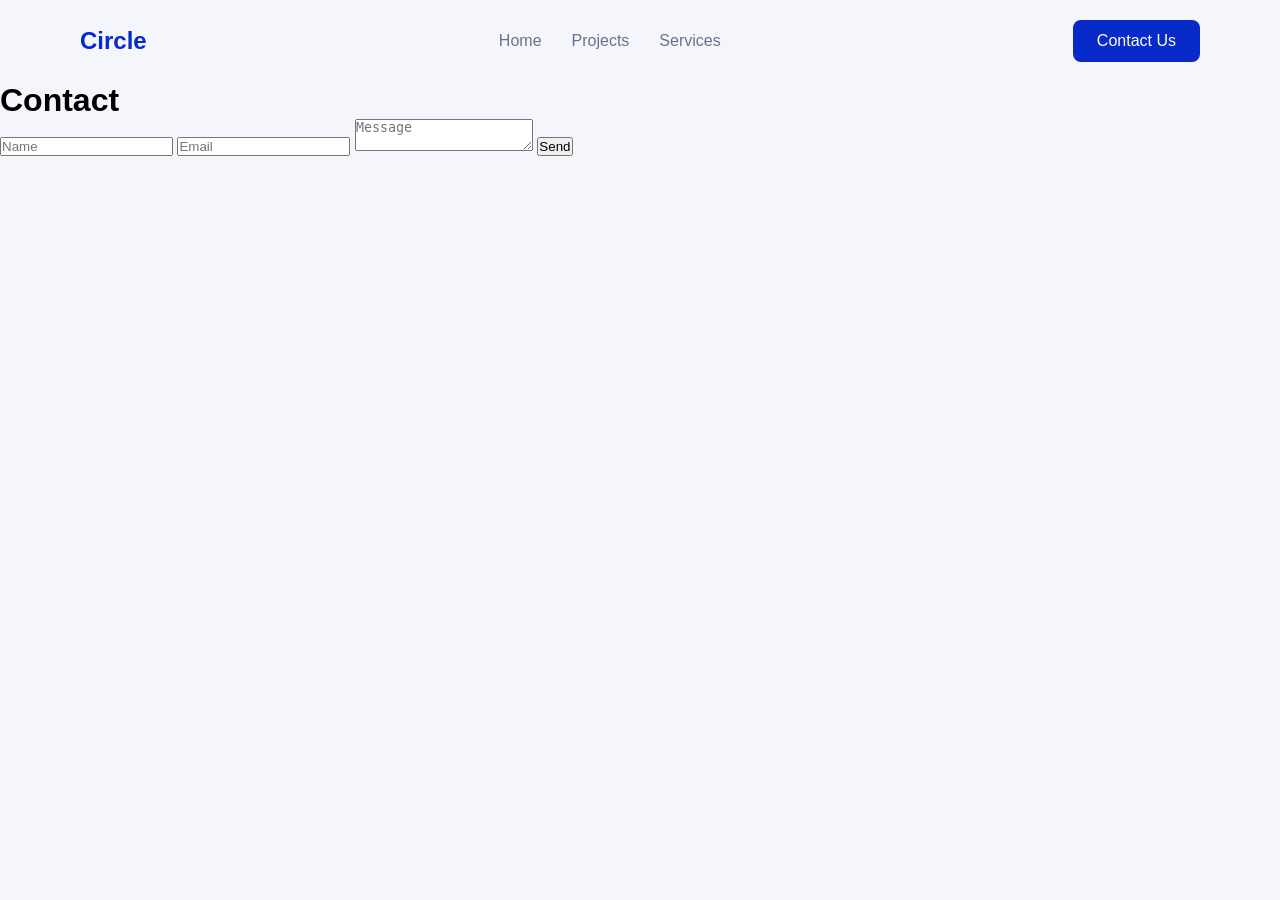
==== contact.html @ 8e10e74b "primer commit" ====
<!DOCTYPE html>
<html lang="en">

<head>
    <meta charset="UTF-8">
    <meta name="viewport" content="width=device-width, initial-scale=1.0">
    <title>Contact | Circle</title>

    <link rel="stylesheet" href="/css/style.css">
</head>

<body> 
    <header>
        <nav>
            <h2>Circle</h2>
            <ul>
                <li><a href="/index.html">Home</a></li>
                <li><a href="/projects/1.html">Projects</a></li>
                <li><a href="#">Services</a></li>
            </ul>

            <a href="contact.html" class="btn-contact">Contact Us</a>
        </nav>
    </header>

        <main>
            <h1>Contact</h1>

            <form> 
                <input type="text" placeholder="Name">
                <input type="email" placeholder="Email">
                <textarea placeholder="Message"></textarea>
                <button>Send</button>
            </form>
        </main>
        <footer></footer>
  
</body>
</html>
---- css/style.css ----
* {
  margin: 0;
  padding: 0;
  box-sizing: border-box;
}
body {
  font-family: 'Poppins', sans-serif;
  margin: 0;
  background-color: #f4f6fc;
}

nav {
  display: flex;
  justify-content: space-between;
  align-items: center; 
  padding: 20px 80px;
  background: #f4f6fc;
}

nav h2 {
  color: #072ac8;
}

.hero {
    padding: 80px;
}


nav ul {
  display: flex;
  list-style: none;
  gap: 30px;
}

nav a {
  text-decoration: none;
  color: #6b708d;
  font-weight: 500;
}

.btn-contact {
  background-color: #072ac8;
  color: white;
  padding: 12px 24px;
  border-radius: 8px;
  font-weight: 500;
}

.hero-right {
  position: relative;
  flex: 1;
  display: flex;
  justify-content: center;
}

.hero-main {
  width: 100%;
  max-width: 450px;
  position: relative;
  z-index: 1;
}

.card {
  position: absolute;
  width: 160px;
  z-index: 2;
}

.card-top {
  top: 20px;
  left: 40px;
}

.card-bottom {
  bottom: 20px;
  right: 0;
}
.hero-logos {
  display: flex;
  justify-content: space-between;
  align-items: center;
  gap: 40px;
  padding: 60px 0;
}

.hero-logos img {
  filter: grayscale(100%);
  opacity: 0.7;
  transition: 0.3s;
}

.hero-logos img:hover {
  filter: grayscale(0%);
  opacity: 1;
}

.projects {
  padding: 80px;
}

.projects-container {
  display: flex;
  gap: 40px;
  margin-top: 40px;
}

.project-card {
  background: white;
  border-radius: 8px;
  overflow: hidden;
  flex: 1;
}

.project-card img {
  width: 100%;
  height: 200px;
  object-fit: cover;
}

.project-content {
  padding: 20px;
}

.project-content h3 {
  margin-bottom: 10px;
  font-size: 20px;
}

.project-content p {
  color: #6b708d;
  margin-bottom: 20px;
}

.project-content a {
  color: #072ac8;
  text-decoration: none;
  font-weight: 500;
}

.footer {
  display: flex;
  justify-content: space-between;
  padding: 80px;
  background-color: #f4f6fc;
}

.footer-left {
  max-width: 300px;
}

.footer-left h2 {
  color: #072ac8;
  margin-bottom: 20px;
}

.footer-right {
  display: flex;
  gap: 80px;
}

.footer-column {
  display: flex;
  flex-direction: column;
  gap: 15px;
}

.footer-column p {
  cursor: pointer;
}
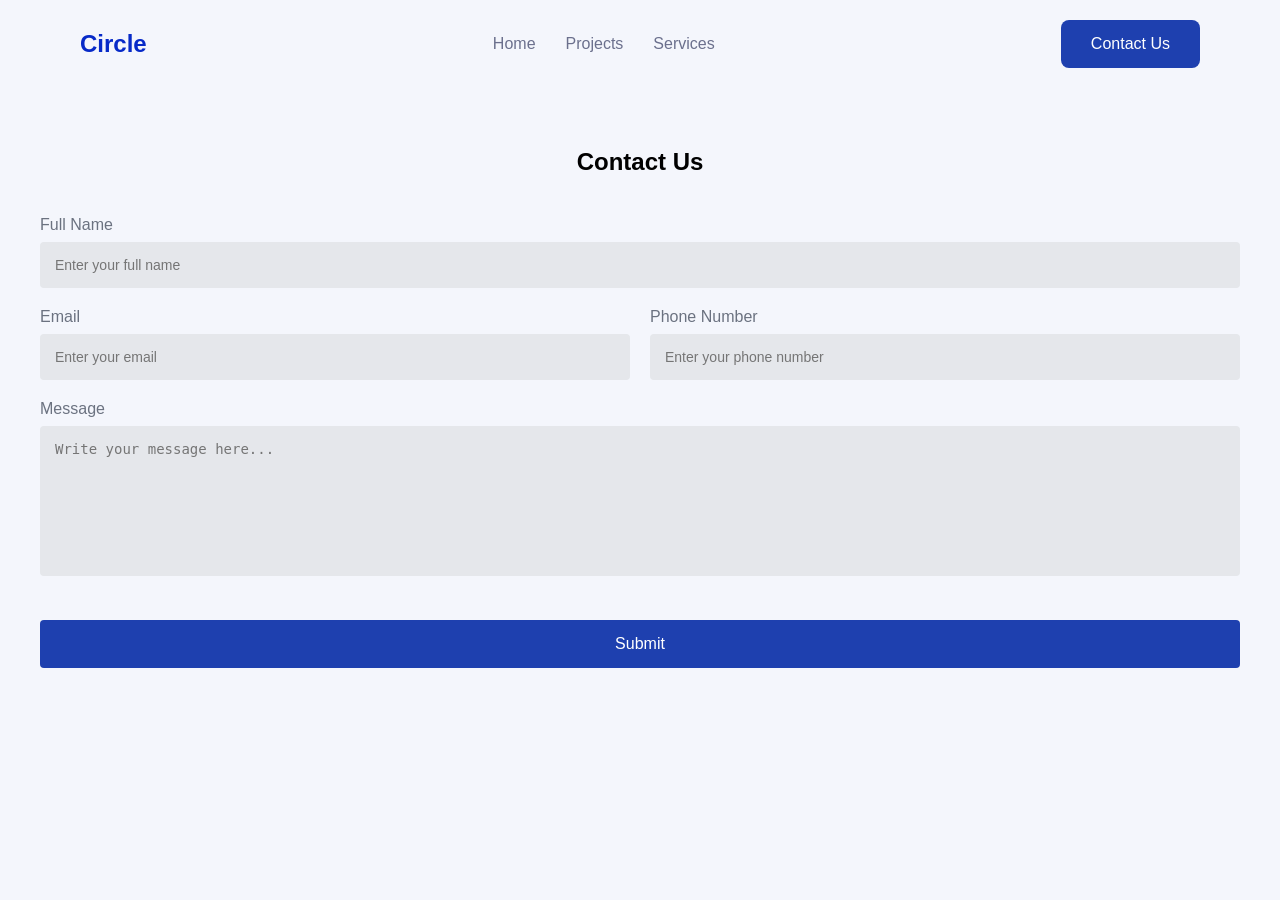
==== commit 4688ba6e: "in progress" ====
--- a/contact.html
+++ b/contact.html
@@ -23,16 +23,37 @@
         </nav>
     </header>
 
-        <main>
-            <h1>Contact</h1>
+        <section class="contact">
+            <h1 class="contact">Contact Us</h1>
 
-            <form> 
-                <input type="text" placeholder="Name">
-                <input type="email" placeholder="Email">
-                <textarea placeholder="Message"></textarea>
-                <button>Send</button>
+            <form class="contact-form"> 
+                <div class="form-clients-name">
+                    <label> Full Name</label>
+                    <input type="text" placeholder="Enter your full name">
+                </div>
+
+                <div class="form-row">
+                    <div> 
+                        <label> Email </label>
+                        <input type="text" placeholder="Enter your email">
+                    </div>
+
+                    <div class="form-client-contact">
+                        <label> Phone Number</label>
+                        <input type="text" placeholder="Enter your phone number">
+                    </div>
+                </div>
+
+                <div class="form-client-message">
+                    <label> Message </label>
+                    <textarea placeholder="Write your message here..."></textarea>
+                </div>
+
+                <button type="submit" class="submit-btn"> Submit </button>
             </form>
-        </main>
+        </section>
+
+
         <footer></footer>
   
 </body>
--- a/css/style.css
+++ b/css/style.css
@@ -9,6 +9,8 @@
   background-color: #f4f6fc;
 }
 
+/* header */
+
 nav {
   display: flex;
   justify-content: space-between;
@@ -21,11 +23,6 @@
   color: #072ac8;
 }
 
-.hero {
-    padding: 80px;
-}
-
-
 nav ul {
   display: flex;
   list-style: none;
@@ -46,11 +43,15 @@
   font-weight: 500;
 }
 
-.hero-right {
-  position: relative;
-  flex: 1;
-  display: flex;
-  justify-content: center;
+
+/* main */
+
+.hero {
+  display: flex;
+  align-items: center;
+  justify-content: space-between;
+  padding: 80px;
+  background-color: #f5f6fa;
 }
 
 .hero-main {
@@ -60,39 +61,103 @@
   z-index: 1;
 }
 
-.card {
+.hero-right {
+  position: relative;
+  flex: 1;
+  display: flex;
+  justify-content: center;
+}
+
+.hero-left {
+  flex: 1;
+  max-width: 500px;
+}
+
+.hero-left h1 {
+  font-size: 38px;
+  font-weight:700;
+  color: #2c2f48;
+}
+.hero-left h3 {
+  color: #292e47;
+  font-size: 18px;
+  font-weight:400;
+  margin-top: 20px;
+}
+
+.hero-buttons {
+  margin-top: 20px;
+  display: flex;
+  gap: 20px;
+  align-items: center;
+}
+
+.hero-buttons a{
+  text-decoration: none;
+}
+
+/*.btn-primary {
+  background-color: #072ac8;
+  color: white;
+  padding: 12px 24px;
+  border-radius: 8px;
+ 
+}*/
+
+.btn-primary {
+  background: #1e40af;
+  color: white;
+  padding: 12px 20px;
+  border-radius: 4px;
+  text-decoration: none;
+}
+
+.btn-secondary {
+  color: #555;
+  padding: 12px 20px;
+  text-decoration: none;
+}
+
+.btn-secondary:hover {
+  text-decoration: underline;
+}
+
+
+.card-top {
+  top: 20px;
+  left: 40px;
   position: absolute;
   width: 160px;
   z-index: 2;
 }
 
-.card-top {
-  top: 20px;
-  left: 40px;
-}
-
 .card-bottom {
   bottom: 20px;
   right: 0;
-}
-.hero-logos {
-  display: flex;
-  justify-content: space-between;
+  position: absolute;
+  width: 160px;
+  z-index: 2;
+}
+.clients {
+  display: flex;
+  justify-content: center;
   align-items: center;
-  gap: 40px;
-  padding: 60px 0;
-}
-
-.hero-logos img {
+  gap: 80px;
+  padding: 40px 0;
+}
+
+.clients img {
   filter: grayscale(100%);
   opacity: 0.7;
   transition: 0.3s;
 }
 
-.hero-logos img:hover {
+.clients img:hover {
   filter: grayscale(0%);
   opacity: 1;
 }
+
+/*projects*/
 
 .projects {
   padding: 80px;
@@ -137,6 +202,208 @@
   font-weight: 500;
 }
 
+/*testimonials*/
+
+.Testimonial {
+  position: relative;
+  background-color: #292e47;
+  color: white;
+  text-align: center;
+  padding: 100px 20px;
+  overflow: hidden;
+  background-image: url(/testimonial-section/orbit.png);
+  background-size: cover;
+}
+
+.tell-us {
+  font-size: 40px;
+  margin-bottom: 40px;
+  margin-top: 40px
+}
+
+.highlight {
+  color: #f7c600;
+  
+  font-size: 20px;
+  max-width: 700px;
+  margin: 0 auto 60px;
+  line-height: 1.5;
+}
+
+.orbit {
+  position: absolute;
+  top: 50%;
+  left: 50%;
+  transform: translate(-50%, -50%);
+  opacity: 0.1;
+  width: 800px;
+  pointer-events: none;
+}
+
+.testimonial-logos img {
+  position: absolute;
+  width: 80px;
+}
+
+.memoji-topleft {
+  top: 40px;
+  left: 40px;
+}
+
+.memoji-topright {
+  top: 40px;
+  right: 40px;
+}
+
+.memoji-bottomleft {
+  bottom: 40px;
+  left: 40px;
+}
+
+.memoji-bottomright {
+  bottom: 40px;
+  right: 40px;
+}
+
+.testimonial-profile {
+  display: flex;
+  justify-content: center;
+  align-items: center;
+  gap: 15px;
+}
+
+.Kristin-image {
+  width: 60px;
+  height: 60px;
+  border-radius: 50%;
+}
+
+.testimonial-kristin {
+  text-align: left;
+}
+
+.name {
+  color: #6ee7ff;
+  margin: 0;
+}
+
+.company {
+  margin: 0;
+  opacity: 0.8;
+}
+
+
+/*services*/
+
+.services {
+  padding: 60px 80px;
+  background-color: #f5f6fa;
+}
+
+.services h2 {
+  font-size: 40px;
+  margin-bottom: 40px;
+}
+
+.services-container {
+  display: flex;
+  gap: 30px;
+}
+
+.services-card {
+  background: #ffffff;
+  padding: 30px;
+  border-radius: 8px;
+  width: 300px;
+  box-shadow: 0 4px 10px rgba(0,0,0,0.05);
+  transition: all 0.3s ease;
+}
+
+.services-card img {
+  width: 60px;
+  height: 60px;
+ 
+  padding: 15px;
+
+  margin-bottom: 20px;
+}
+
+.card-content h3 {
+  font-size: 22px;
+  margin-bottom: 15px;
+}
+
+.card-content p {
+  color: #6b7280;
+  font-size: 14px;
+  margin-bottom: 20px;
+}
+
+.card-content a {
+  color: #2d5bff;
+  text-decoration: none;
+  font-weight: bold;
+}
+
+
+/*newsletter*/
+
+.questions {
+  background-color: #f7c600;
+  text-align: center;
+  padding: 80px 20px;
+}
+
+.questions h2 {
+  font-size: 40px;
+  margin-bottom: 10px;
+  color: #1f2a44;
+}
+
+.questions p {
+  margin-bottom: 30px;
+  color: #1f2a44;
+}
+
+.newsletter {
+  display: flex;
+  justify-content: center;
+  gap: 10px;
+}
+
+
+.input-container {
+  display: flex;
+  align-items: center;
+  background: #e5e7eb;
+  padding: 15px 20px;
+  width: 350px;
+}
+
+.input-container input {
+  border: none;
+  background: transparent;
+  outline: none;
+  margin-left: 10px;
+  width: 100%;
+}
+
+.input-container:hover {
+  outline: 2px solid #1e40af;
+}
+
+.btn-contact {
+  background: #1e40af;
+  color: white;
+  border: none;
+  padding: 15px 30px;
+  cursor: pointer;
+}
+
+
+
+/*Footer*/
+
 .footer {
   display: flex;
   justify-content: space-between;
@@ -166,4 +433,67 @@
 
 .footer-column p {
   cursor: pointer;
+}
+
+
+/* Contact form */
+
+.contact h1{
+  margin-top: 60px;
+  text-align: center;
+  margin-bottom: 40px;
+}
+
+.contact-form {
+  display: flex;
+  flex-direction: column;
+  gap: 20px;
+  max-width: 1200px;
+  margin: 0 auto
+}
+
+.contact-form label {
+  display: block;
+  margin-bottom: 8px;
+  color: #6b7280;
+}
+
+.contact-form input,
+.contact-form textarea {
+  width: 100%;
+  padding: 15px;
+  border: none;
+  background: #e5e7eb;
+  border-radius: 4px;
+  font-size: 14px;
+}
+
+.contact-form textarea {
+  height: 150px;
+  resize: none;
+}
+
+.form-row {
+  display: flex;
+  gap: 20px;
+}
+
+.form-row div {
+  flex: 1;
+}
+
+.submit-btn {
+  margin-top: 20px;
+  padding: 15px;
+  width: 100%;
+  background: #1e40af;
+  color: white;
+  border: none;
+  border-radius: 4px;
+  font-size: 16px;
+  cursor: pointer;
+}
+
+.submit-btn:hover {
+  background: #1e3a8a;
 }
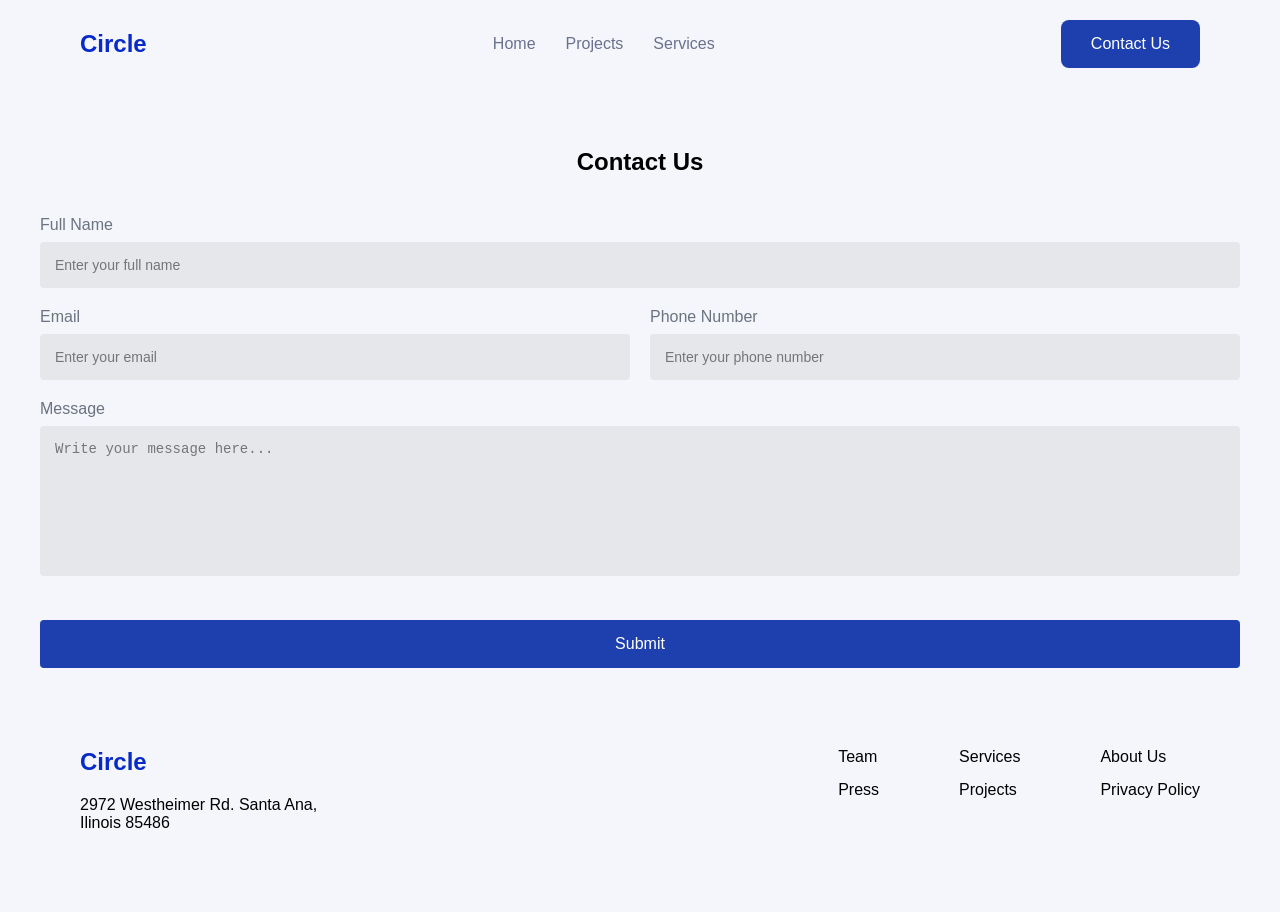
==== commit b429ff18: "almost done HTML and CSS" ====
--- a/contact.html
+++ b/contact.html
@@ -9,52 +9,74 @@
     <link rel="stylesheet" href="/css/style.css">
 </head>
 
-<body> 
-    <header>
-        <nav>
-            <h2>Circle</h2>
-            <ul>
-                <li><a href="/index.html">Home</a></li>
-                <li><a href="/projects/1.html">Projects</a></li>
-                <li><a href="#">Services</a></li>
-            </ul>
+    <body> 
+        <header>
+            <nav>
+                <h2>Circle</h2>
+                <ul>
+                    <li><a href="/index.html">Home</a></li>
+                    <li><a href="/projects/1.html">Projects</a></li>
+                    <li><a href="#">Services</a></li>
+                </ul>
 
-            <a href="contact.html" class="btn-contact">Contact Us</a>
-        </nav>
-    </header>
+                <a href="contact.html" class="btn-contact">Contact Us</a>
+            </nav>
+        </header>
 
-        <section class="contact">
-            <h1 class="contact">Contact Us</h1>
+            <section class="contact">
+                <h1 class="contact">Contact Us</h1>
 
-            <form class="contact-form"> 
-                <div class="form-clients-name">
-                    <label> Full Name</label>
-                    <input type="text" placeholder="Enter your full name">
+                <form class="contact-form"> 
+                    <div class="form-clients-name">
+                        <label> Full Name</label>
+                        <input type="text" placeholder="Enter your full name">
+                    </div>
+
+                    <div class="form-row">
+                        <div> 
+                            <label> Email </label>
+                            <input type="text" placeholder="Enter your email">
+                        </div>
+
+                        <div class="form-client-contact">
+                            <label> Phone Number</label>
+                            <input type="text" placeholder="Enter your phone number">
+                        </div>
+                    </div>
+
+                    <div class="form-client-message">
+                        <label> Message </label>
+                        <textarea placeholder="Write your message here..."></textarea>
+                    </div>
+
+                    <button type="submit" class="submit-btn"> Submit </button>
+                </form>
+            </section>
+
+
+        <footer class="footer">
+            <div class="footer-left">
+                <h2>Circle </h2> 
+                <p>2972 Westheimer Rd. Santa Ana, <br> Ilinois 85486</p>
+            </div>
+            
+            <div class="footer-right">
+                <div class="footer-column">
+                    <p> Team </p> 
+                    <p> Press </p>
+                </div>
+            
+                <div class="footer-column"> 
+                    <p> Services </p>
+                    <p> Projects </p>
                 </div>
 
-                <div class="form-row">
-                    <div> 
-                        <label> Email </label>
-                        <input type="text" placeholder="Enter your email">
-                    </div>
-
-                    <div class="form-client-contact">
-                        <label> Phone Number</label>
-                        <input type="text" placeholder="Enter your phone number">
-                    </div>
+                <div class="footer-column"> 
+                    <p> About Us </p>
+                    <p> Privacy Policy</p>
                 </div>
-
-                <div class="form-client-message">
-                    <label> Message </label>
-                    <textarea placeholder="Write your message here..."></textarea>
-                </div>
-
-                <button type="submit" class="submit-btn"> Submit </button>
-            </form>
-        </section>
-
-
-        <footer></footer>
+            </div>
+        </footer>
   
-</body>
+    </body>
 </html>
--- a/css/style.css
+++ b/css/style.css
@@ -298,6 +298,9 @@
 .services {
   padding: 60px 80px;
   background-color: #f5f6fa;
+  padding-bottom: 120px;
+  margin: 0 auto;
+  align-items: center;
 }
 
 .services h2 {
@@ -307,7 +310,9 @@
 
 .services-container {
   display: flex;
-  gap: 30px;
+  justify-content: center;
+  gap: 80px;
+
 }
 
 .services-card {
@@ -496,4 +501,147 @@
 
 .submit-btn:hover {
   background: #1e3a8a;
+}
+
+/* project 1 */
+
+.project h2 {
+  margin-bottom: 20px;
+}
+.text-project {
+  color: #6b708d;
+  font-size: 18px;
+  font-weight:400;
+  margin-top: 20px;
+}
+
+@media (max-width: 1024px) {
+
+  nav {
+    padding: 20px 40px;
+  }
+
+  .hero {
+    flex-direction: column;
+    text-align: center;
+    padding: 40px;
+  }
+
+  .hero-left {
+    max-width: 100%;
+  }
+
+  .hero-buttons {
+    justify-content: center;
+  }
+
+  .projects-container {
+    flex-wrap: wrap;
+  }
+
+  .services-container {
+    flex-wrap: wrap;
+    gap: 40px;
+  }
+
+  .footer {
+    flex-direction: column;
+    gap: 40px;
+  }
+}
+
+@media (max-width: 768px) {
+
+  nav {
+    flex-direction: column;
+    gap: 10px;
+    padding: 15px;
+  }
+
+  nav ul {
+    flex-direction: column;
+    align-items: center;
+    gap: 10px;
+  }
+  nav h2 {
+  font-size: 24px;
+  }
+
+  .btn-contact {
+  padding: 10px 20px;
+}
+
+.contact h1 {
+  margin-top: 30px; /* antes 60px */
+  font-size: 28px;
+}
+
+.contact-form {
+  padding: 0 15px;
+}
+
+  .hero {
+    padding: 20px;
+  }
+
+  .hero h1 {
+    font-size: 28px;
+  }
+
+  .hero h3 {
+    font-size: 16px;
+  }
+
+  .hero-right {
+    margin-top: 30px;
+  }
+
+  .card-top,
+  .card-bottom {
+    display: none;
+  }
+
+  .clients {
+    flex-wrap: wrap;
+    gap: 30px;
+  }
+
+  .projects {
+    padding: 40px 20px;
+  }
+
+  .projects-container {
+    flex-direction: column;
+  }
+
+  .services {
+    padding: 40px 20px;
+  }
+
+  .services-container {
+    flex-direction: column;
+    align-items: center;
+  }
+
+  .newsletter {
+    flex-direction: column;
+    align-items: center;
+  }
+
+  .input-container {
+    width: 100%;
+  }
+
+  .footer {
+    padding: 40px 20px;
+  }
+
+  .footer-right {
+    flex-direction: column;
+    gap: 20px;
+  }
+
+  .form-row {
+    flex-direction: column;
+  }
 }
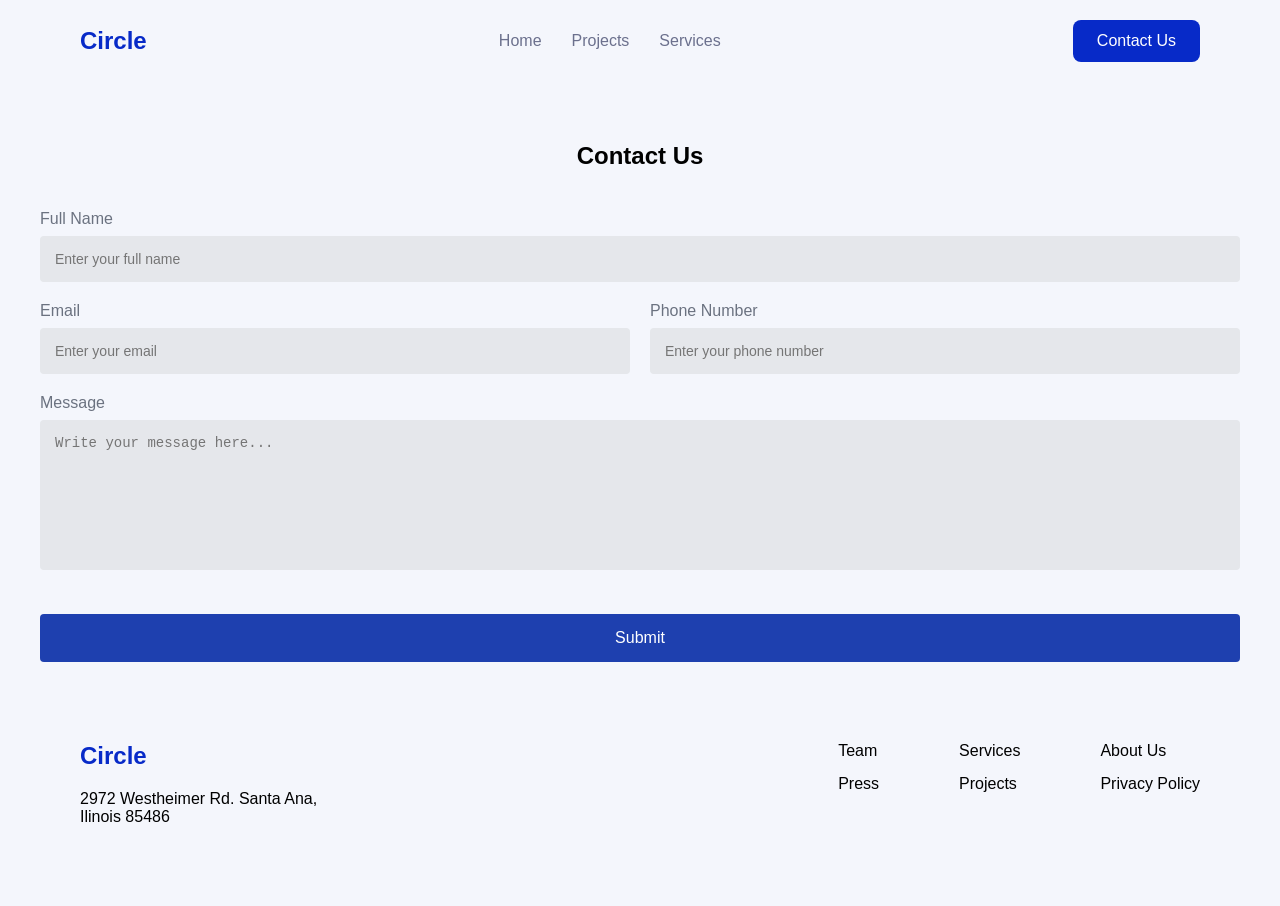
==== commit b72c6f44: "almost done html, css, js" ====
--- a/contact.html
+++ b/contact.html
@@ -1,82 +1,86 @@
-<!DOCTYPE html>
+<!doctype html>
 <html lang="en">
-
-<head>
-    <meta charset="UTF-8">
-    <meta name="viewport" content="width=device-width, initial-scale=1.0">
+  <head>
+    <meta charset="UTF-8" />
+    <meta name="viewport" content="width=device-width, initial-scale=1.0" />
     <title>Contact | Circle</title>
 
     <link rel="stylesheet" href="/css/style.css">
-</head>
+    <link rel="stylesheet" href="/css/contact.css">
+  </head>
 
-    <body> 
-        <header>
-            <nav>
-                <h2>Circle</h2>
-                <ul>
-                    <li><a href="/index.html">Home</a></li>
-                    <li><a href="/projects/1.html">Projects</a></li>
-                    <li><a href="#">Services</a></li>
-                </ul>
+  <body>
+    <header>
+      <nav>
+        <h2>Circle</h2>
+        <ul>
+          <li><a href="/index.html">Home</a></li>
+          <li><a href="/projects.html">Projects</a></li>
+          <li><a href="#">Services</a></li>
+        </ul>
 
-                <a href="contact.html" class="btn-contact">Contact Us</a>
-            </nav>
-        </header>
+        <a href="/contact.html" class="btn-contact">Contact Us</a>
+      </nav>
+    </header>
 
-            <section class="contact">
-                <h1 class="contact">Contact Us</h1>
+    <section class="contact">
+      <h1 class="contact">Contact Us</h1>
 
-                <form class="contact-form"> 
-                    <div class="form-clients-name">
-                        <label> Full Name</label>
-                        <input type="text" placeholder="Enter your full name">
-                    </div>
+      <form class="contact-form" id="contactForm">
+        <div class="form-clients-name">
+          <label> Full Name</label>
+          <input type="text" id="name"placeholder="Enter your full name" />
+        </div>
 
-                    <div class="form-row">
-                        <div> 
-                            <label> Email </label>
-                            <input type="text" placeholder="Enter your email">
-                        </div>
+        <div class="form-row">
+          <div>
+            <label> Email </label>
+            <input type="text" id="email" placeholder="Enter your email" />
+          </div>
 
-                        <div class="form-client-contact">
-                            <label> Phone Number</label>
-                            <input type="text" placeholder="Enter your phone number">
-                        </div>
-                    </div>
+          <div class="form-client-contact">
+            <label> Phone Number</label>
+            <input type="text" id="phoneNumber"placeholder="Enter your phone number" />
+          </div>
+        </div>
 
-                    <div class="form-client-message">
-                        <label> Message </label>
-                        <textarea placeholder="Write your message here..."></textarea>
-                    </div>
+        <div class="form-client-message">
+          <label> Message </label>
+          <textarea id="message" placeholder="Write your message here..."></textarea>
+        </div>
 
-                    <button type="submit" class="submit-btn"> Submit </button>
-                </form>
-            </section>
+        <button type="submit" class="submit-btn">Submit</button>
+      </form>
+    </section>
 
+    <footer class="footer">
+      <div class="footer-left">
+        <h2>Circle</h2>
+        <p>
+          2972 Westheimer Rd. Santa Ana, <br />
+          Ilinois 85486
+        </p>
+      </div>
 
-        <footer class="footer">
-            <div class="footer-left">
-                <h2>Circle </h2> 
-                <p>2972 Westheimer Rd. Santa Ana, <br> Ilinois 85486</p>
-            </div>
-            
-            <div class="footer-right">
-                <div class="footer-column">
-                    <p> Team </p> 
-                    <p> Press </p>
-                </div>
-            
-                <div class="footer-column"> 
-                    <p> Services </p>
-                    <p> Projects </p>
-                </div>
+      <div class="footer-right">
+        <div class="footer-column">
+          <p>Team</p>
+          <p>Press</p>
+        </div>
 
-                <div class="footer-column"> 
-                    <p> About Us </p>
-                    <p> Privacy Policy</p>
-                </div>
-            </div>
-        </footer>
-  
-    </body>
-</html>+        <div class="footer-column">
+          <p>Services</p>
+          <p>Projects</p>
+        </div>
+
+        <div class="footer-column">
+          <p>About Us</p>
+          <p>Privacy Policy</p>
+        </div>
+      </div>
+    </footer>
+
+    <script src="/js/contacts.js"></script>
+    
+  </body>
+</html>
--- a/css/style.css
+++ b/css/style.css
@@ -1,3 +1,13 @@
+:root{
+  --primary-color: #072ac8;
+  --secondary-color: #6b708d;
+}
+
+.dark{
+  --primary-color: #1e40af;
+  --secondary-color: #6b708d;
+}
+
 * {
   margin: 0;
   padding: 0;
@@ -9,7 +19,7 @@
   background-color: #f4f6fc;
 }
 
-/* header */
+/* Header */
 
 nav {
   display: flex;
@@ -44,370 +54,9 @@
 }
 
 
-/* main */
-
-.hero {
-  display: flex;
-  align-items: center;
-  justify-content: space-between;
-  padding: 80px;
-  background-color: #f5f6fa;
-}
-
-.hero-main {
-  width: 100%;
-  max-width: 450px;
-  position: relative;
-  z-index: 1;
-}
-
-.hero-right {
-  position: relative;
-  flex: 1;
-  display: flex;
-  justify-content: center;
-}
-
-.hero-left {
-  flex: 1;
-  max-width: 500px;
-}
-
-.hero-left h1 {
-  font-size: 38px;
-  font-weight:700;
-  color: #2c2f48;
-}
-.hero-left h3 {
-  color: #292e47;
-  font-size: 18px;
-  font-weight:400;
-  margin-top: 20px;
-}
-
-.hero-buttons {
-  margin-top: 20px;
-  display: flex;
-  gap: 20px;
-  align-items: center;
-}
-
-.hero-buttons a{
-  text-decoration: none;
-}
-
-/*.btn-primary {
-  background-color: #072ac8;
-  color: white;
-  padding: 12px 24px;
-  border-radius: 8px;
- 
-}*/
-
-.btn-primary {
-  background: #1e40af;
-  color: white;
-  padding: 12px 20px;
-  border-radius: 4px;
-  text-decoration: none;
-}
-
-.btn-secondary {
-  color: #555;
-  padding: 12px 20px;
-  text-decoration: none;
-}
-
-.btn-secondary:hover {
-  text-decoration: underline;
-}
-
-
-.card-top {
-  top: 20px;
-  left: 40px;
-  position: absolute;
-  width: 160px;
-  z-index: 2;
-}
-
-.card-bottom {
-  bottom: 20px;
-  right: 0;
-  position: absolute;
-  width: 160px;
-  z-index: 2;
-}
-.clients {
-  display: flex;
-  justify-content: center;
-  align-items: center;
-  gap: 80px;
-  padding: 40px 0;
-}
-
-.clients img {
-  filter: grayscale(100%);
-  opacity: 0.7;
-  transition: 0.3s;
-}
-
-.clients img:hover {
-  filter: grayscale(0%);
-  opacity: 1;
-}
-
-/*projects*/
-
-.projects {
-  padding: 80px;
-}
-
-.projects-container {
-  display: flex;
-  gap: 40px;
-  margin-top: 40px;
-}
-
-.project-card {
-  background: white;
-  border-radius: 8px;
-  overflow: hidden;
-  flex: 1;
-}
-
-.project-card img {
-  width: 100%;
-  height: 200px;
-  object-fit: cover;
-}
-
-.project-content {
-  padding: 20px;
-}
-
-.project-content h3 {
-  margin-bottom: 10px;
-  font-size: 20px;
-}
-
-.project-content p {
-  color: #6b708d;
-  margin-bottom: 20px;
-}
-
-.project-content a {
-  color: #072ac8;
-  text-decoration: none;
-  font-weight: 500;
-}
-
-/*testimonials*/
-
-.Testimonial {
-  position: relative;
-  background-color: #292e47;
-  color: white;
-  text-align: center;
-  padding: 100px 20px;
-  overflow: hidden;
-  background-image: url(/testimonial-section/orbit.png);
-  background-size: cover;
-}
-
-.tell-us {
-  font-size: 40px;
-  margin-bottom: 40px;
-  margin-top: 40px
-}
-
-.highlight {
-  color: #f7c600;
-  
-  font-size: 20px;
-  max-width: 700px;
-  margin: 0 auto 60px;
-  line-height: 1.5;
-}
-
-.orbit {
-  position: absolute;
-  top: 50%;
-  left: 50%;
-  transform: translate(-50%, -50%);
-  opacity: 0.1;
-  width: 800px;
-  pointer-events: none;
-}
-
-.testimonial-logos img {
-  position: absolute;
-  width: 80px;
-}
-
-.memoji-topleft {
-  top: 40px;
-  left: 40px;
-}
-
-.memoji-topright {
-  top: 40px;
-  right: 40px;
-}
-
-.memoji-bottomleft {
-  bottom: 40px;
-  left: 40px;
-}
-
-.memoji-bottomright {
-  bottom: 40px;
-  right: 40px;
-}
-
-.testimonial-profile {
-  display: flex;
-  justify-content: center;
-  align-items: center;
-  gap: 15px;
-}
-
-.Kristin-image {
-  width: 60px;
-  height: 60px;
-  border-radius: 50%;
-}
-
-.testimonial-kristin {
-  text-align: left;
-}
-
-.name {
-  color: #6ee7ff;
-  margin: 0;
-}
-
-.company {
-  margin: 0;
-  opacity: 0.8;
-}
-
-
-/*services*/
-
-.services {
-  padding: 60px 80px;
-  background-color: #f5f6fa;
-  padding-bottom: 120px;
-  margin: 0 auto;
-  align-items: center;
-}
-
-.services h2 {
-  font-size: 40px;
-  margin-bottom: 40px;
-}
-
-.services-container {
-  display: flex;
-  justify-content: center;
-  gap: 80px;
-
-}
-
-.services-card {
-  background: #ffffff;
-  padding: 30px;
-  border-radius: 8px;
-  width: 300px;
-  box-shadow: 0 4px 10px rgba(0,0,0,0.05);
-  transition: all 0.3s ease;
-}
-
-.services-card img {
-  width: 60px;
-  height: 60px;
- 
-  padding: 15px;
-
-  margin-bottom: 20px;
-}
-
-.card-content h3 {
-  font-size: 22px;
-  margin-bottom: 15px;
-}
-
-.card-content p {
-  color: #6b7280;
-  font-size: 14px;
-  margin-bottom: 20px;
-}
-
-.card-content a {
-  color: #2d5bff;
-  text-decoration: none;
-  font-weight: bold;
-}
-
-
-/*newsletter*/
-
-.questions {
-  background-color: #f7c600;
-  text-align: center;
-  padding: 80px 20px;
-}
-
-.questions h2 {
-  font-size: 40px;
-  margin-bottom: 10px;
-  color: #1f2a44;
-}
-
-.questions p {
-  margin-bottom: 30px;
-  color: #1f2a44;
-}
-
-.newsletter {
-  display: flex;
-  justify-content: center;
-  gap: 10px;
-}
-
-
-.input-container {
-  display: flex;
-  align-items: center;
-  background: #e5e7eb;
-  padding: 15px 20px;
-  width: 350px;
-}
-
-.input-container input {
-  border: none;
-  background: transparent;
-  outline: none;
-  margin-left: 10px;
-  width: 100%;
-}
-
-.input-container:hover {
-  outline: 2px solid #1e40af;
-}
-
-.btn-contact {
-  background: #1e40af;
-  color: white;
-  border: none;
-  padding: 15px 30px;
-  cursor: pointer;
-}
-
-
-
-/*Footer*/
+
+
+/* Footer Section*/
 
 .footer {
   display: flex;
@@ -441,79 +90,8 @@
 }
 
 
-/* Contact form */
-
-.contact h1{
-  margin-top: 60px;
-  text-align: center;
-  margin-bottom: 40px;
-}
-
-.contact-form {
-  display: flex;
-  flex-direction: column;
-  gap: 20px;
-  max-width: 1200px;
-  margin: 0 auto
-}
-
-.contact-form label {
-  display: block;
-  margin-bottom: 8px;
-  color: #6b7280;
-}
-
-.contact-form input,
-.contact-form textarea {
-  width: 100%;
-  padding: 15px;
-  border: none;
-  background: #e5e7eb;
-  border-radius: 4px;
-  font-size: 14px;
-}
-
-.contact-form textarea {
-  height: 150px;
-  resize: none;
-}
-
-.form-row {
-  display: flex;
-  gap: 20px;
-}
-
-.form-row div {
-  flex: 1;
-}
-
-.submit-btn {
-  margin-top: 20px;
-  padding: 15px;
-  width: 100%;
-  background: #1e40af;
-  color: white;
-  border: none;
-  border-radius: 4px;
-  font-size: 16px;
-  cursor: pointer;
-}
-
-.submit-btn:hover {
-  background: #1e3a8a;
-}
-
-/* project 1 */
-
-.project h2 {
-  margin-bottom: 20px;
-}
-.text-project {
-  color: #6b708d;
-  font-size: 18px;
-  font-weight:400;
-  margin-top: 20px;
-}
+
+/* Responsive Design */
 
 @media (max-width: 1024px) {
 
@@ -572,7 +150,7 @@
 }
 
 .contact h1 {
-  margin-top: 30px; /* antes 60px */
+  margin-top: 30px; 
   font-size: 28px;
 }
 
--- a/css/contact.css
+++ b/css/contact.css
@@ -0,0 +1,61 @@
+/* Contact form */
+
+.contact h1{
+  margin-top: 60px;
+  text-align: center;
+  margin-bottom: 40px;
+}
+
+.contact-form {
+  display: flex;
+  flex-direction: column;
+  gap: 20px;
+  max-width: 1200px;
+  margin: 0 auto
+}
+
+.contact-form label {
+  display: block;
+  margin-bottom: 8px;
+  color: #6b7280;
+}
+
+.contact-form input,
+.contact-form textarea {
+  width: 100%;
+  padding: 15px;
+  border: none;
+  background: #e5e7eb;
+  border-radius: 4px;
+  font-size: 14px;
+}
+
+.contact-form textarea {
+  height: 150px;
+  resize: none;
+}
+
+.form-row {
+  display: flex;
+  gap: 20px;
+}
+
+.form-row div {
+  flex: 1;
+}
+
+.submit-btn {
+  margin-top: 20px;
+  padding: 15px;
+  width: 100%;
+  background: #1e40af;
+  color: white;
+  border: none;
+  border-radius: 4px;
+  font-size: 16px;
+  cursor: pointer;
+}
+
+.submit-btn:hover {
+  background: #1e3a8a;
+}
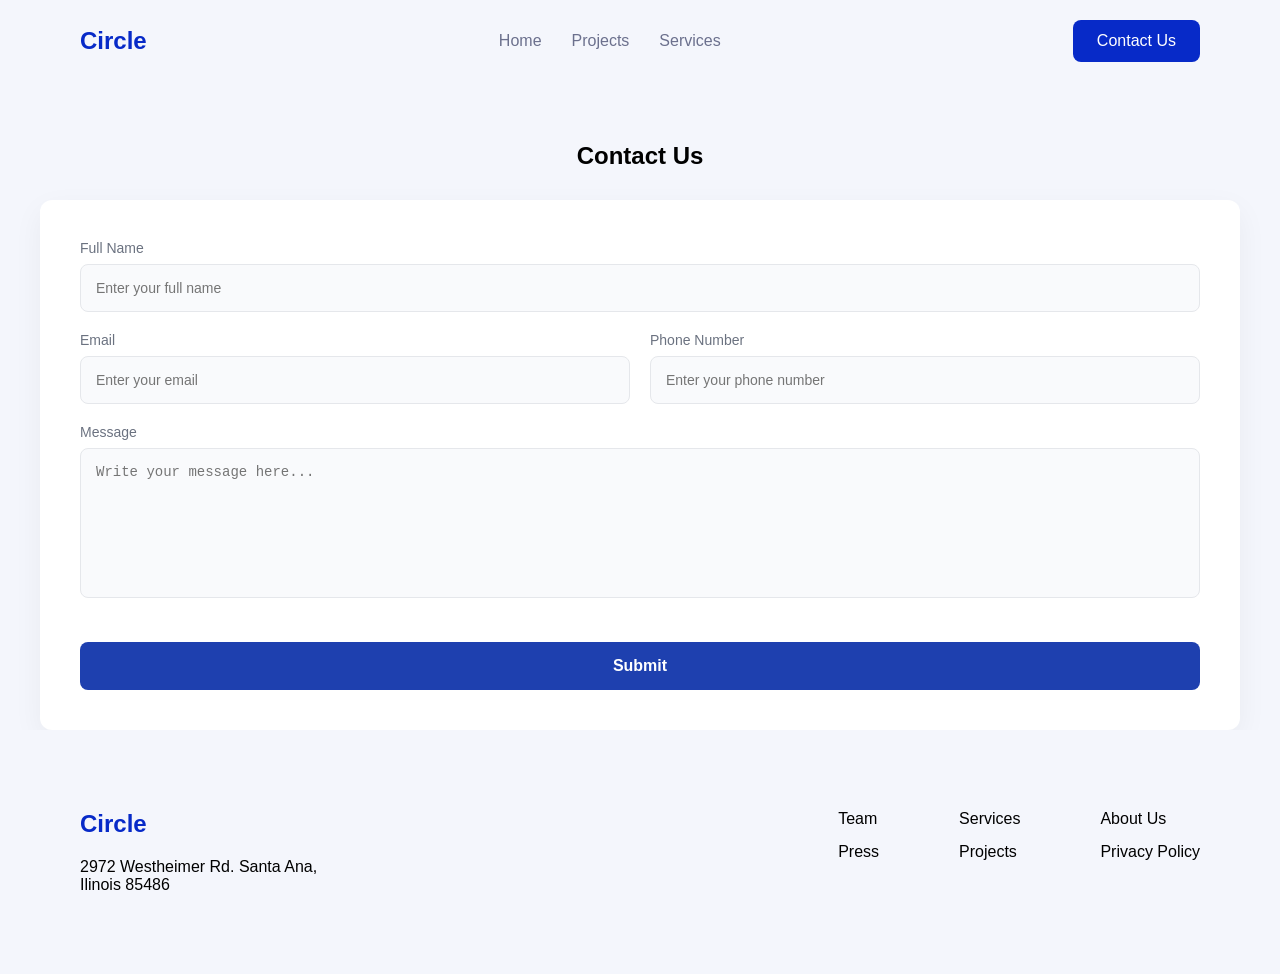
==== commit 433c2c54: "done" ====
--- a/contact.html
+++ b/contact.html
@@ -12,14 +12,21 @@
   <body>
     <header>
       <nav>
-        <h2>Circle</h2>
-        <ul>
-          <li><a href="/index.html">Home</a></li>
-          <li><a href="/projects.html">Projects</a></li>
-          <li><a href="#">Services</a></li>
-        </ul>
+          <h2>Circle</h2>
 
-        <a href="/contact.html" class="btn-contact">Contact Us</a>
+          <button class="menu-toggle">☰</button>
+
+          <ul class="nav-menu">
+              <li><a href="/index.html">Home</a></li>
+              <li><a href="/projects.html">Projects</a></li>
+              <li><a href="/index.html#services">Services</a></li>
+              
+              <li class="mobile-only">
+                  <a href="/contact.html" class="mobile-btn">Contact Us</a>
+              </li>
+          </ul>
+
+          <a href="/contact.html" class="btn-contact desktop-only">Contact Us</a>
       </nav>
     </header>
 
@@ -32,7 +39,7 @@
           <input type="text" id="name"placeholder="Enter your full name" />
         </div>
 
-        <div class="form-row">
+        <article class="form-row">
           <div>
             <label> Email </label>
             <input type="text" id="email" placeholder="Enter your email" />
@@ -42,7 +49,7 @@
             <label> Phone Number</label>
             <input type="text" id="phoneNumber"placeholder="Enter your phone number" />
           </div>
-        </div>
+        </article>
 
         <div class="form-client-message">
           <label> Message </label>
@@ -51,6 +58,12 @@
 
         <button type="submit" class="submit-btn">Submit</button>
       </form>
+      <div id="customPopup" class="popup hidden">
+        <div class="popup-content">
+          <p id="popupMessage"></p>
+          <button onclick="closePopup()">Aceptar</button>
+        </div>
+      </div>
     </section>
 
     <footer class="footer">
@@ -62,7 +75,7 @@
         </p>
       </div>
 
-      <div class="footer-right">
+      <article class="footer-right">
         <div class="footer-column">
           <p>Team</p>
           <p>Press</p>
@@ -77,10 +90,11 @@
           <p>About Us</p>
           <p>Privacy Policy</p>
         </div>
-      </div>
+      </article>
     </footer>
 
     <script src="/js/contacts.js"></script>
+    <script src="/js/index.js"></script>
     
   </body>
 </html>
--- a/css/style.css
+++ b/css/style.css
@@ -20,6 +20,24 @@
 }
 
 /* Header */
+
+.menu-toggle {
+  display: none;
+  font-size: 28px;
+  background: none;
+  border: none;
+  cursor: pointer;
+}
+
+.nav-menu a {
+  display: inline-block;
+  transition: all 0.3s ease;
+}
+
+.nav-menu a:hover {
+  color: #072ac8;
+  transform: translateY(-2px);
+}
 
 nav {
   display: flex;
@@ -53,6 +71,9 @@
   font-weight: 500;
 }
 
+.mobile-only {
+  display: none;
+}
 
 
 
@@ -87,8 +108,13 @@
 
 .footer-column p {
   cursor: pointer;
-}
-
+  transition: all 0.3s ease;
+}
+
+.footer-column p:hover {
+  color: #072ac8;
+  transform: translateX(5px);
+}
 
 
 /* Responsive Design */
@@ -99,11 +125,11 @@
     padding: 20px 40px;
   }
 
+
   .hero {
-    flex-direction: column;
-    text-align: center;
     padding: 40px;
   }
+
 
   .hero-left {
     max-width: 100%;
@@ -128,12 +154,55 @@
   }
 }
 
+
 @media (max-width: 768px) {
 
+  .menu-toggle {
+    display: block;
+  }
+
+  .nav-menu {
+    display: none;
+    flex-direction: column;
+    gap: 15px;
+    background: white;
+    position: absolute;
+    top: 70px;
+    left: 0;
+    width: 100%;
+    padding: 20px 0;
+    text-align: center;
+  }
+
+  .nav-menu a:hover {
+  color: #072ac8;
+  transform: translateX(5px);
+  }
+
+  .nav-menu.active {
+    display: flex;
+  }
+
+  .mobile-only {
+    display: block;
+  }
+
+  .desktop-only {
+    display: none;
+  }
+
   nav {
-    flex-direction: column;
+    display: flex;
+    flex-direction: row; /* 👈 CAMBIAR */
+    justify-content: space-between; /* 👈 AÑADIR */
+    align-items: center;
+    padding: 15px;
+  }
+
+  .nav-menu {
+    flex-direction: column;
+    align-items: center;
     gap: 10px;
-    padding: 15px;
   }
 
   nav ul {
@@ -146,17 +215,18 @@
   }
 
   .btn-contact {
-  padding: 10px 20px;
-}
-
-.contact h1 {
-  margin-top: 30px; 
-  font-size: 28px;
-}
-
-.contact-form {
-  padding: 0 15px;
-}
+    padding: 10px 20px;
+  }
+
+  .contact h1 {
+    margin-top: 30px; 
+    font-size: 28px;
+  }
+
+  .contact-form {
+    padding: 0 15px;
+    
+  }
 
   .hero {
     padding: 20px;
@@ -182,6 +252,37 @@
   .clients {
     flex-wrap: wrap;
     gap: 30px;
+    justify-content: center;
+    align-items: center;
+  }
+
+  .Testimonial {
+  padding: 60px 20px;
+  }
+  .highlight {
+  padding: 0 10px;
+  }
+
+  .testimonial-container {
+    width: 100%;
+    padding: 0 20px;
+  }
+
+  .testimonial-profile {
+    flex-direction: column;
+    text-align: center;
+  }
+
+  .testimonial-kristin {
+    text-align: center;
+  }
+
+  .tell-us {
+    font-size: 28px;
+  }
+
+  .testimonial-logos {
+    display: none;
   }
 
   .projects {
@@ -193,6 +294,10 @@
   }
 
   .services {
+  text-align: center;
+  }
+
+  .services {
     padding: 40px 20px;
   }
 
--- a/css/contact.css
+++ b/css/contact.css
@@ -3,7 +3,7 @@
 .contact h1{
   margin-top: 60px;
   text-align: center;
-  margin-bottom: 40px;
+  margin-bottom: 30px;
 }
 
 .contact-form {
@@ -11,23 +11,37 @@
   flex-direction: column;
   gap: 20px;
   max-width: 1200px;
-  margin: 0 auto
+  margin: 0 auto;
+  padding: 40px;
+  background: white;
+  border-radius: 12px;
+  box-shadow: 0 10px 30px rgba(0,0,0,0.05);
 }
 
 .contact-form label {
   display: block;
   margin-bottom: 8px;
   color: #6b7280;
+  font-size: 14px;
+  font-weight: 500;
 }
 
 .contact-form input,
 .contact-form textarea {
   width: 100%;
   padding: 15px;
-  border: none;
-  background: #e5e7eb;
-  border-radius: 4px;
+  border: 1px solid #e5e7eb;
+  background: #f9fafc;
+  border-radius: 8px;
   font-size: 14px;
+  transition: all 0.3s ease;
+}
+
+.contact-form input:focus,
+.contact-form textarea:focus {
+  outline: none;
+  border-color: #072ac8;
+  box-shadow: 0 0 0 3px rgba(7,42,200,0.1);
 }
 
 .contact-form textarea {
@@ -51,11 +65,50 @@
   background: #1e40af;
   color: white;
   border: none;
-  border-radius: 4px;
+  border-radius: 8px;
   font-size: 16px;
   cursor: pointer;
+  font-weight: 600;
+  transition: all 0.3s ease;
 }
 
 .submit-btn:hover {
   background: #1e3a8a;
+  transform: translateY(-2px);
+  box-shadow: 0 10px 20px rgba(7,42,200,0.2);
+}
+
+.popup {
+  position: fixed;
+  top: 0;
+  left: 0;
+  width: 100%;
+  height: 100%;
+  background: rgba(0,0,0,0.5);
+  display: flex;
+  justify-content: center;
+  align-items: center;
+  z-index: 999;
+}
+
+.popup-content {
+  background: #292e47;
+  color: white;
+  padding: 30px 40px;
+  border-radius: 12px;
+  text-align: center;
+}
+
+.popup-content button {
+  margin-top: 20px;
+  padding: 10px 20px;
+  background: #596aba;
+  color: white;
+  border: none;
+  border-radius: 8px;
+  cursor: pointer;
+}
+
+.hidden {
+  display: none;
 }
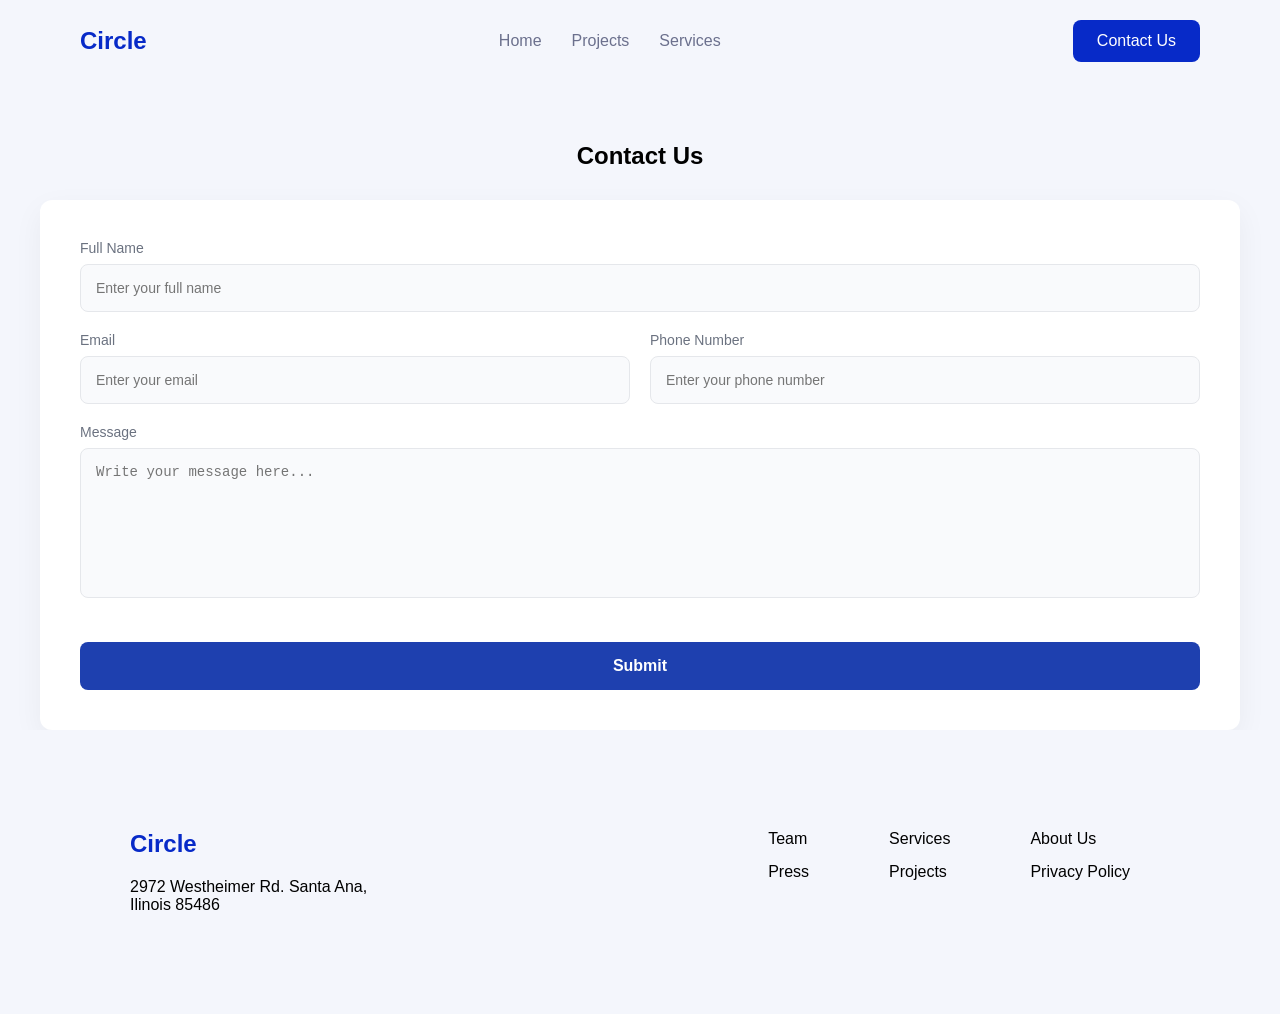
==== commit b296d689: "retoques" ====
--- a/contact.html
+++ b/contact.html
@@ -7,6 +7,9 @@
 
     <link rel="stylesheet" href="/css/style.css">
     <link rel="stylesheet" href="/css/contact.css">
+
+    <link rel="icon" type="image/png" href="/assets/icons/favicon.ico">
+
   </head>
 
   <body>
@@ -82,8 +85,8 @@
         </div>
 
         <div class="footer-column">
-          <p>Services</p>
-          <p>Projects</p>
+          <p><a href="/index.html#services">Services</a></p>
+          <p><a href="/projects.html">Projects</a></p>
         </div>
 
         <div class="footer-column">
--- a/css/style.css
+++ b/css/style.css
@@ -19,6 +19,9 @@
   background-color: #f4f6fc;
 }
 
+html {
+  scroll-behavior: smooth;
+}
 /* Header */
 
 .menu-toggle {
@@ -82,12 +85,13 @@
 .footer {
   display: flex;
   justify-content: space-between;
-  padding: 80px;
+  padding: 100px;
   background-color: #f4f6fc;
 }
 
 .footer-left {
   max-width: 300px;
+  padding-left: 30px;
 }
 
 .footer-left h2 {
@@ -98,6 +102,8 @@
 .footer-right {
   display: flex;
   gap: 80px;
+  
+  padding-right: 50px;
 }
 
 .footer-column {
@@ -114,6 +120,11 @@
 .footer-column p:hover {
   color: #072ac8;
   transform: translateX(5px);
+}
+
+.footer-column a {
+  text-decoration: none;
+  color: inherit;
 }
 
 
@@ -230,6 +241,7 @@
 
   .hero {
     padding: 20px;
+    flex-direction: column;
   }
 
   .hero h1 {
@@ -258,6 +270,9 @@
 
   .Testimonial {
   padding: 60px 20px;
+  min-height: auto;
+  background-size: cover;
+  background-position: center;
   }
   .highlight {
   padding: 0 10px;
@@ -306,6 +321,9 @@
     align-items: center;
   }
 
+  .questions {
+    width: 100%;
+  }
   .newsletter {
     flex-direction: column;
     align-items: center;
@@ -322,6 +340,11 @@
   .footer-right {
     flex-direction: column;
     gap: 20px;
+
+  }
+
+  .footer-column {
+    align-items: center;
   }
 
   .form-row {
